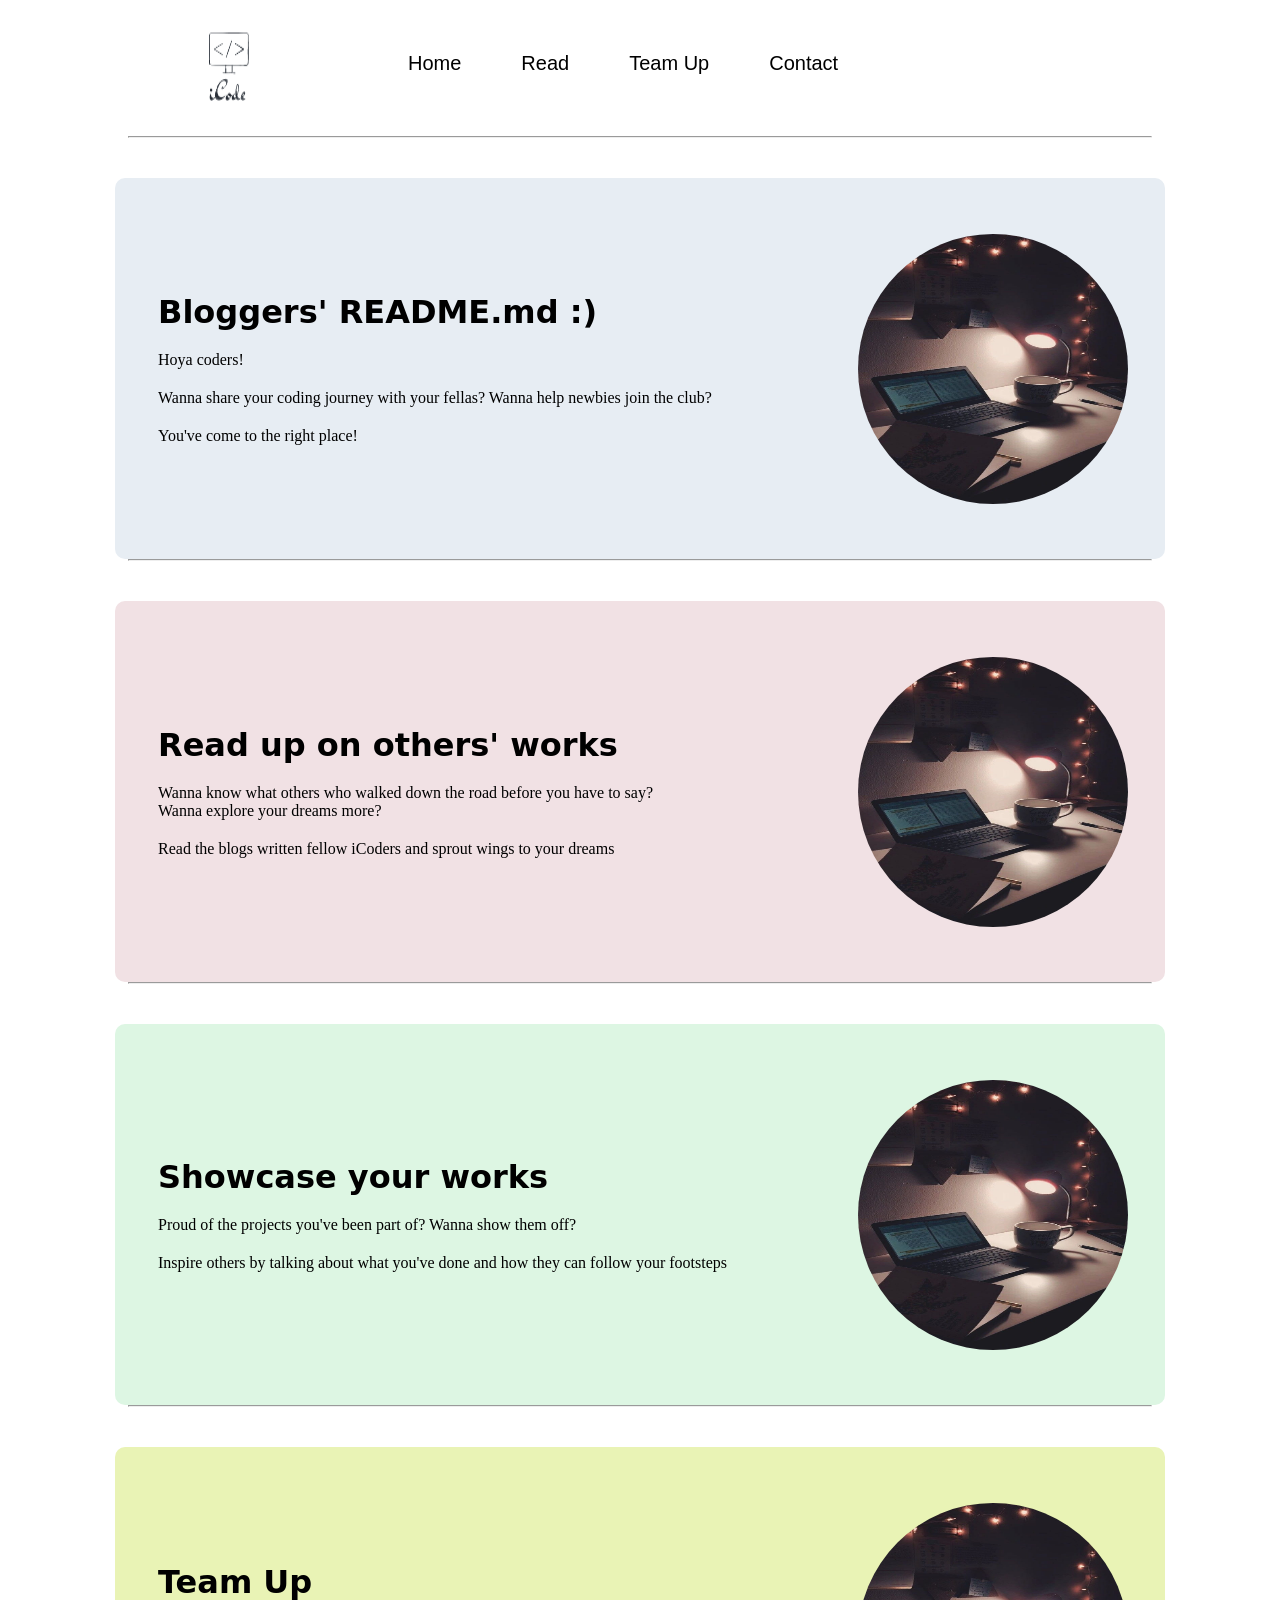
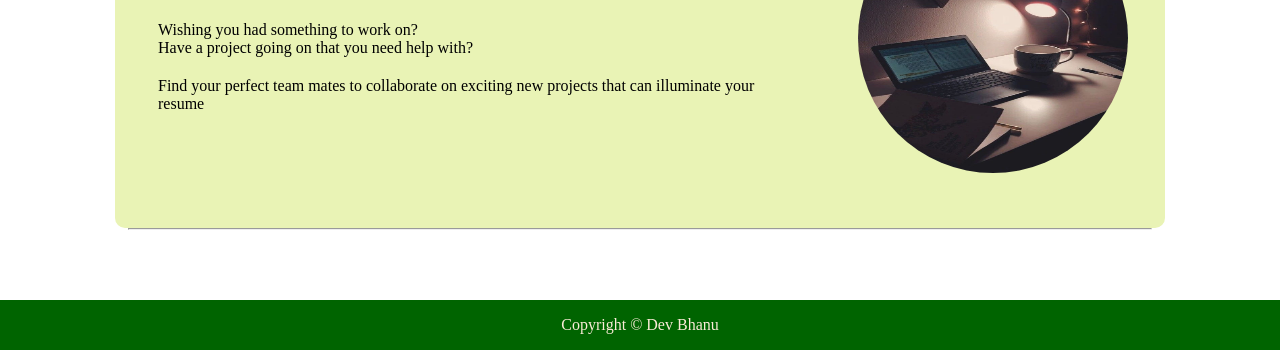
==== index.html @ 1bbf71f1 "Idea Updation1" ====
<!DOCTYPE html>
<html lang="en">
<head>
    <meta charset="UTF-8">
    <meta http-equiv="X-UA-Compatible" content="IE=edge">
    <meta name="viewport" content="width=device-width, initial-scale=1.0">
    <title>iCode</title>
    <link rel="stylesheet" href="css/util.css">
    <link rel="stylesheet" href="css/style.css">
    <script src="js/script.js"></script>
</head>
<body>
    <nav class="navigation max-width-1 m-auto">
        <div class="nav-left">
            <!-- <span>iCode</span> -->
            <img src="images/logo.png" alt="">
            
            <ul>
                <li><a href='/'>Home</a></li>
                <li><a href='/read.html'>Read</a></li>
                <li><a href='/team.html'>Team Up</a></li>
                <li><a href='/contact.html'>Contact</a></li>
            </ul>
        </div>
        <!-- <div class="nav-right">
            <form action="/search.html" method="get">
                <input class="form-input" type="text" placeholder="Search here" name="query">
                <button class="btn">Search</button>
            </form>
            
        </div> -->
        <!-- <div class="nav-right">
            <button class="start-btn" type="submit" onclick="openPopup()">Get Started</button>
            <div class="popup" id="popup">
                <h2>Nothing's stopping ya :)</h2>
                <br>
                <p>You don't wanna sign in to every other website. Make yourself at home. We are as unique as you are!</p>
                <button class="popup-btn" type="button" onclick="closePopup()">Wow! I'm excited</button>
            </div>
        </div> -->

    </nav>
    <div class="max-width-1 m-auto">
        <br>
        <br>
        <hr>
    </div>
    <div class="content max-width-1 m-auto">
        <div class="content-left">
            <h1 style="font-family: system-ui;">Bloggers' README.md :)</h1>
            <div class="font2">
                <p>Hoya coders!</p>
                <p>Wanna share your coding journey with your fellas? Wanna help newbies join the club?</p>
                <p> You've come to the right place!</p>
            </div>
        </div>
        <div class="content-right">
            <img src="images/intro-bg.jpg" alt="image">
        </div>

    </div>
    <div class="max-width-1 m-auto">
        <hr>
    </div>

    <div class="content max-width-1 m-auto font2"  style="background-color: rgb(241, 225, 228);">
        <div class="content-left">
            <h1 style="font-family: system-ui;">Read up on others' works</h1>
            <div class="font2">
                <p>Wanna know what others who walked down the road before you have to say?<br>Wanna explore your dreams more?</p>
                <p>Read the blogs written fellow iCoders and sprout wings to your dreams</p>
            </div>
            
            <!-- <p> You've come to the right place!</p> -->
        </div>
        <div class="content-right">
            <img src="images/intro-bg.jpg" alt="image">
        </div>

    </div>
    <div class="max-width-1 m-auto">
        <hr>
    </div>
     
    <div class="content max-width-1 m-auto"  style="background-color: rgb(221, 246, 227);">
        <div class="content-left">
            <h1 style="font-family: system-ui;">Showcase your works</h1>
            <div class="font2">
                <p>Proud of the projects you've been part of? Wanna show them off? </p>
                <p>Inspire others by talking about what you've done and how they can follow your footsteps</p>
            </div>
            
            <!-- <p> You've come to the right place!</p> -->
        </div>
        <div class="content-right">
            <img src="images/intro-bg.jpg" alt="image">
        </div>

    </div>
    <div class="max-width-1 m-auto">
        <hr>
    </div>


    <div class="content max-width-1 m-auto"  style="background-color: rgb(233, 243, 181);">
        <div class="content-left">
            <h1 style="font-family: system-ui;">Team Up</h1>
            <div class="font2">
                <p>Wishing you had something to work on?<br>Have a project going on that you need help with?</p>
                <p>Find your perfect team mates to collaborate on exciting new projects that can illuminate your resume</p>
            </div>
            
            <!-- <p> You've come to the right place!</p> -->
        </div>
        <div class="content-right">
            <img src="images/intro-bg.jpg" alt="image">
        </div>

    </div>
    <div class="max-width-1 m-auto">
        <hr>
    </div>
    <!-- <div class="home-articles max-width-1 m-auto font2"> -->
        <!-- <div class="year-box">

        </div> -->


        <!-- <h2>Popular Articles</h2>


        <div class="home-article">
            <div class="home-article-img">
                <img src="images/intro-bg.jpg" alt="">
            </div>
            
            <div class="home-article-content">
                <a href="/blogpost.html"><h3 class="font1">Lorem ipsum dolor sit, amet consectetur adipisicing.</h3></a>
                <div>Author Name</div>
                <span>Date</span>
            </div>
        </div>

        <div class="home-article">
            <div class="home-article-img">
                <img src="images/intro-bg.jpg" alt="">
            </div>
            
            <div class="home-article-content">
                <h3 class="font1">Lorem ipsum dolor sit, amet consectetur adipisicing.</h3>
                <div>Author Name</div>
                <span>Date</span>
            </div>
        </div>

        <div class="home-article">
            <div class="home-article-img">
                <img src="images/intro-bg.jpg" alt="">
            </div>
            
            <div class="home-article-content">
                <h3 class="font1">Lorem ipsum dolor sit, amet consectetur adipisicing.</h3>
                <div>Author Name</div>
                <span>Date</span>
            </div>
        </div>

        <div class="home-article">
            <div class="home-article-img">
                <img src="images/intro-bg.jpg" alt="">
            </div>
            
            <div class="home-article-content">
                <h3 class="font1">Lorem ipsum dolor sit, amet consectetur adipisicing.</h3>
                <div>Author Name</div>
                <span>Date</span>
            </div>
        </div>
    </div> -->
    <div class="footer">
        <p>Copyright &copy Dev Bhanu</p>
    </div>
</body>
</html>
<script>
    let popup = document.getElementById("popup");

function openPopup(){
    popup.classList.add("open-popup");

}
function closePopup(){
    popup.classList.remove("open-popup");
    
}
</script>
---- css/util.css ----
:root {
    --main-bg-color: darkgreen;
    --font1: sans-serif;
    --font2: cursive;
  }

.max-width-1{
    max-width: 80vw;
}
.max-width-2{
    max-width: 50vw;
}
.m-auto{
    margin: auto;
}
.font1{
    font-family: var(--font1);
}
.font2{
    font-family: var(--font2);
}
.btn{
    padding: 5px 12px;
    border-radius: 4px;
    background-color: rgba(5, 144, 5, 0.762);
    color: white;
    cursor: pointer;
    transition: all 0.3s ease-in-out;
}
.btn:hover{
    background-color: darkgreen;
}
.form-input{
    padding: 4px 5px;
    font-size: 14px;
    border-color: darkgray;
    border-radius: 4px;
    margin: 0 15px;
    font-family: var(--font2);
    /* font-size: 18px; */
}
---- css/style.css ----
*{
    /* background-color: rgb(170, 200, 201); */
    margin: 0;
    padding: 0;
}
.navigation{
    font-family: var(--font2);
    height: 74px;
    /* background-color: blue; */
    display: flex;
    justify-content: space-between;
    align-items: center;
    margin-top: 26px;
}
.nav-left{
    font-size: 17px;
    display: flex;
}

/* .nav-left span{
    padding-top: 10px;
} */
.nav-left img{
    margin-top: 5px;
    height: 240px;
    width: 200px;
}
.nav-left ul{
    display: flex;
    align-items: center;
    margin: 0 50px;
    font-size: 20px;
}
.nav-left ul li{
    list-style: none;
    margin: 0 30px ;
    font-family: var(--font1); 
    
}
.nav-left ul li a:hover{
    font-weight: bold;
}
.nav-left ul li a{
    text-decoration: none;
    color: black;
    
}
.start-btn{
    background-color: rgb(66, 66, 66);
    color: antiquewhite;
    border-radius: 29px ;
    padding: 17px;
    cursor: pointer;
    transition: all 0.3s ease-in-out;
}
.start-btn:hover{
    padding: 20px;
    border-radius: 35px;
    background-color: black;
}
.content{
    height: 355px;
    display: flex;
    background-color: rgb(231, 237, 243);
    margin-top: 40px;
    padding: 13px;
    border-radius: 10px;
}
.content-left{
    font-family: var(--font1);
    width: 60%;
    display: flex;
    flex-direction: column;
    justify-content: center;
    margin-left: 30px;
}
.content-left p{
    margin-top: 20px;
    
}
.content-right{
    width: 40%;
    display: flex;
    align-items: center;
    justify-content: center;
}
.content-right img{
    height: 270px;
    width: 270px;
    margin-left: 80px;
    border-radius: 180px;
}
.home-articles{
    /* height: 455px; */
    /* background-color: rgb(177, 176, 176); */
    margin-top: 70px;
    position: relative;
}
/* .year-box{
    position: absolute;
    width: 234px;
    height: 255px;
    background-color: brown;
    right: 100px;
    top: 100px;
} */
.home-article{
    display: flex;
    margin-top: 30px;
}
.home-article-img img{
    height: 213px;
    width: 213px;
}
.home-article-content{
    align-self: center;
    padding: 25px;
}
.home-article-content a{
    text-decoration: none;
    color: black;
}
.footer{
    height: 50px ;
    background-color: darkgreen;
    display: flex;
    align-items: center;
    justify-content: center;
    color: antiquewhite;
    margin-top: 70px;
}
.popup{
    width: 550px;
    padding: 30px;
    background-color: black;
    border-radius: 6px;
    position: absolute;
    top: 0%;
    left: 50%;
    transform: translate(-50%,-50%) scale(0.1);
    color: antiquewhite;
    text-align: center;
    visibility: hidden;
    transition: transform 0.4s, top 0.4s;
}
.popup h2{
    font-family: var(--font1);
}
.popup button{
    width: 150px;
    height: 45px;
    margin-top: 30px;
    border-radius: 30px;
    font-family: var(--font1);
    font-weight: bold;
}
.openPop{
    visibility: visible;
    top: 50%;
    transform: translate(-50%,-50%) scale(1);
}
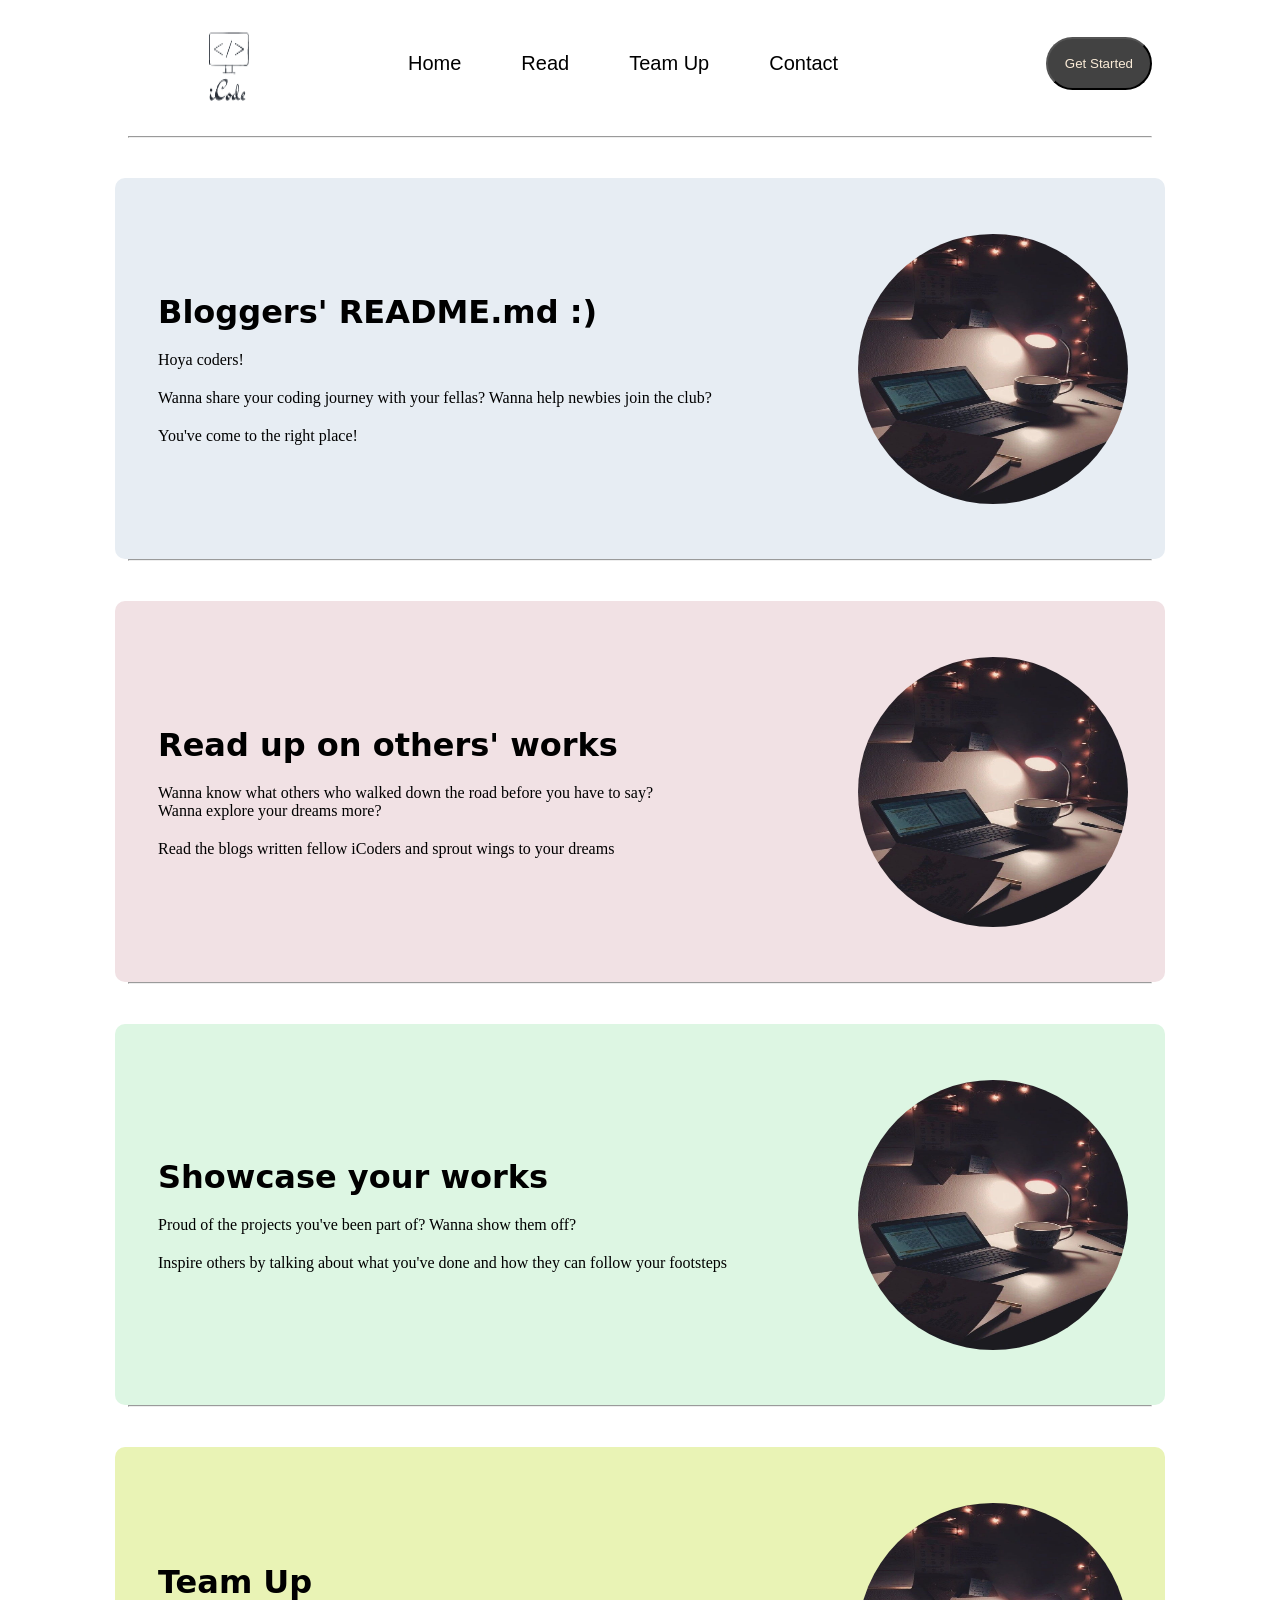
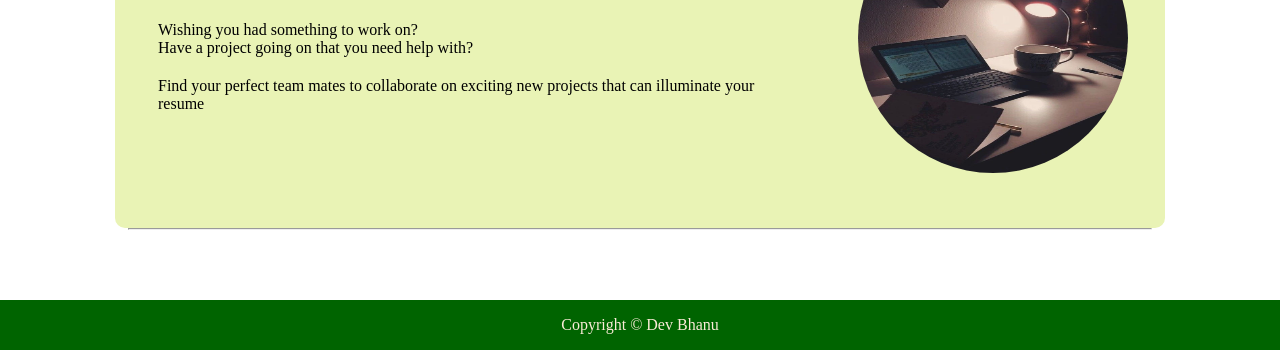
==== commit c4dcc209: "Edited title" ====
--- a/index.html
+++ b/index.html
@@ -4,7 +4,7 @@
     <meta charset="UTF-8">
     <meta http-equiv="X-UA-Compatible" content="IE=edge">
     <meta name="viewport" content="width=device-width, initial-scale=1.0">
-    <title>iCode</title>
+    <title><iCode></title>
     <link rel="stylesheet" href="css/util.css">
     <link rel="stylesheet" href="css/style.css">
     <script src="js/script.js"></script>
@@ -29,15 +29,9 @@
             </form>
             
         </div> -->
-        <!-- <div class="nav-right">
-            <button class="start-btn" type="submit" onclick="openPopup()">Get Started</button>
-            <div class="popup" id="popup">
-                <h2>Nothing's stopping ya :)</h2>
-                <br>
-                <p>You don't wanna sign in to every other website. Make yourself at home. We are as unique as you are!</p>
-                <button class="popup-btn" type="button" onclick="closePopup()">Wow! I'm excited</button>
-            </div>
-        </div> -->
+        <div class="nav-right">
+            <button class="start-btn" id="startBtn">Get Started</button>
+        </div>
 
     </nav>
     <div class="max-width-1 m-auto">
@@ -181,16 +175,4 @@
         <p>Copyright &copy Dev Bhanu</p>
     </div>
 </body>
-</html>
-<script>
-    let popup = document.getElementById("popup");
-
-function openPopup(){
-    popup.classList.add("open-popup");
-
-}
-function closePopup(){
-    popup.classList.remove("open-popup");
-    
-}
-</script>+</html>
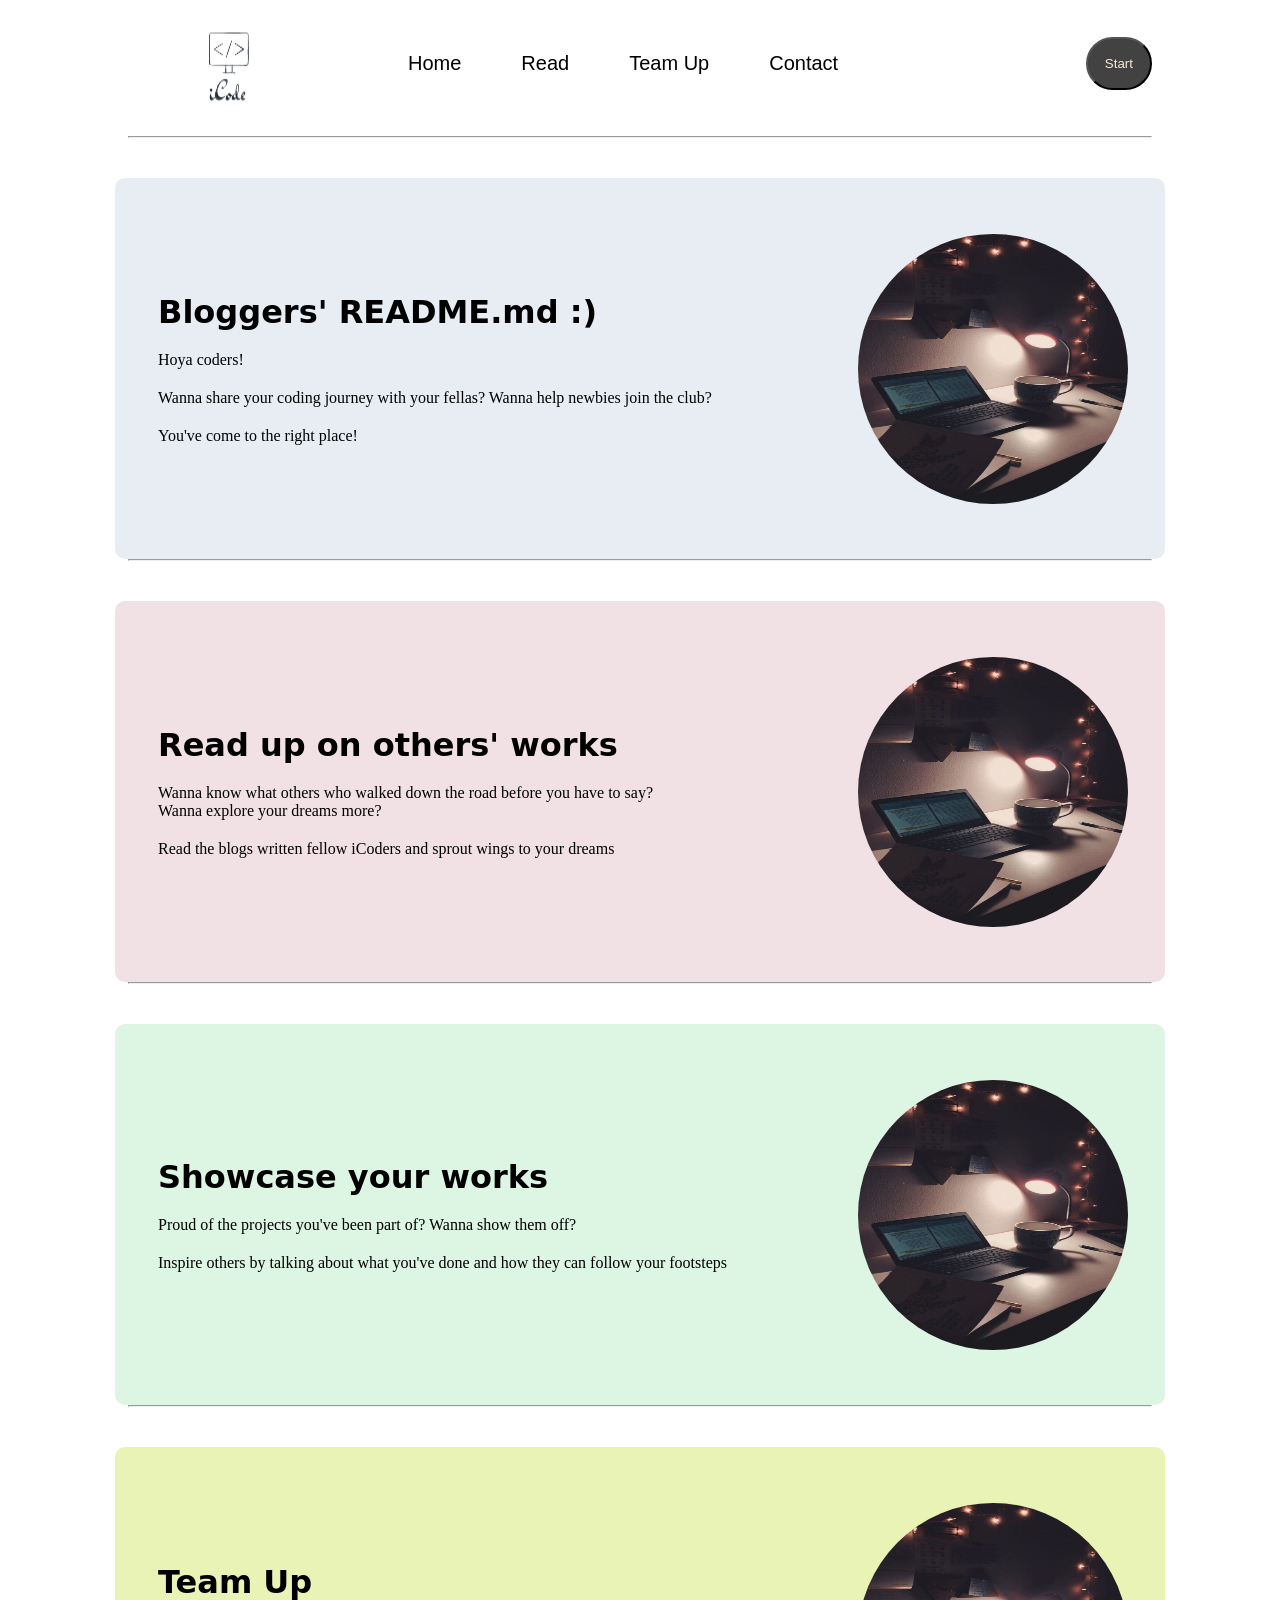
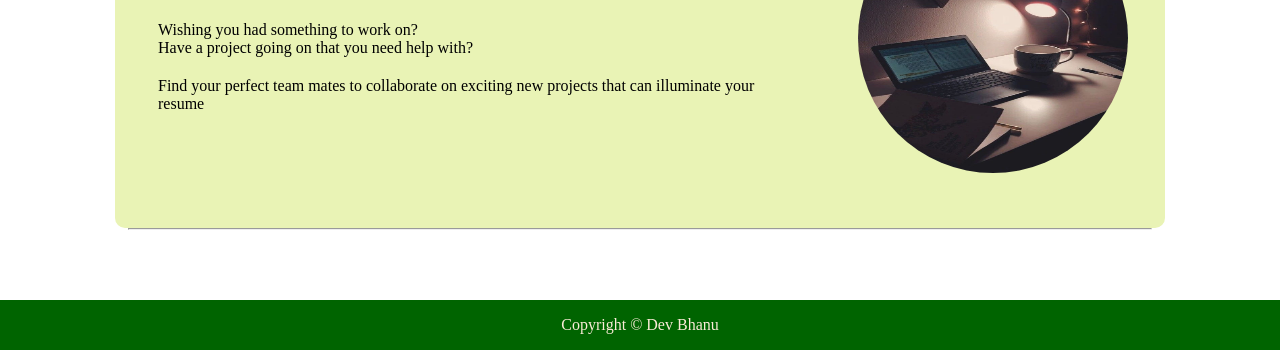
==== commit 950e4c97: "Edited button" ====
--- a/index.html
+++ b/index.html
@@ -30,7 +30,7 @@
             
         </div> -->
         <div class="nav-right">
-            <button class="start-btn" id="startBtn">Get Started</button>
+            <button class="start-btn" id="startBtn">Start</button>
         </div>
 
     </nav>
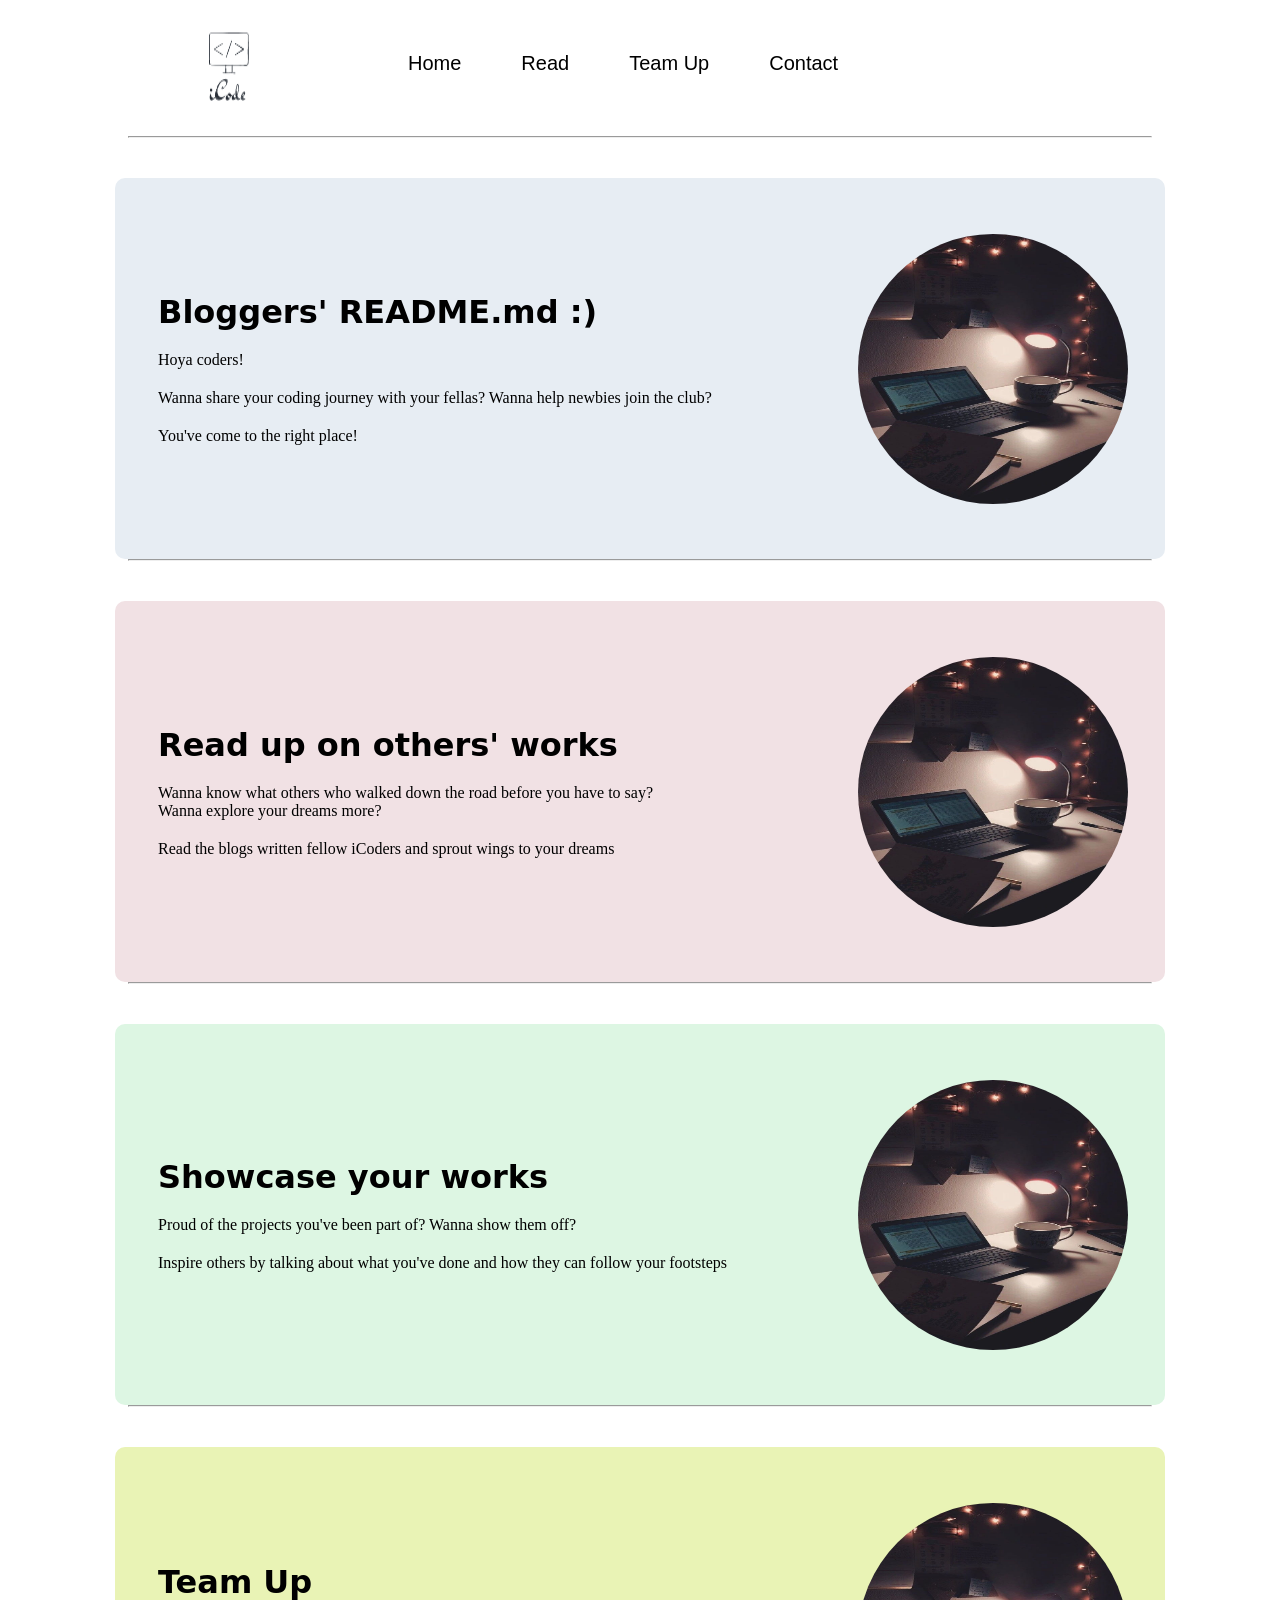
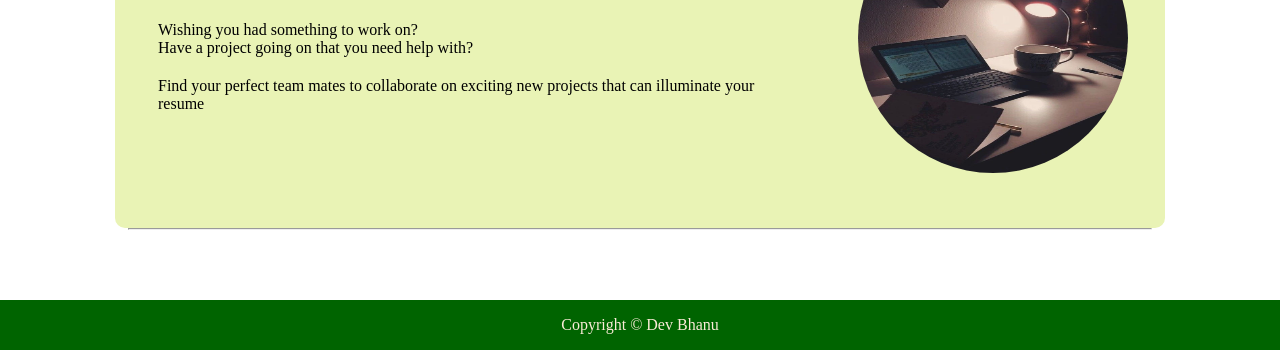
==== commit 2b93b835: "Merged changes" ====
--- a/index.html
+++ b/index.html
@@ -29,9 +29,15 @@
             </form>
             
         </div> -->
-        <div class="nav-right">
-            <button class="start-btn" id="startBtn">Start</button>
-        </div>
+        <!-- <div class="nav-right">
+            <button class="start-btn" type="submit" onclick="openPopup()">Get Started</button>
+            <div class="popup" id="popup">
+                <h2>Nothing's stopping ya :)</h2>
+                <br>
+                <p>You don't wanna sign in to every other website. Make yourself at home. We are as unique as you are!</p>
+                <button class="popup-btn" type="button" onclick="closePopup()">Wow! I'm excited</button>
+            </div>
+        </div> -->
 
     </nav>
     <div class="max-width-1 m-auto">
@@ -175,4 +181,16 @@
         <p>Copyright &copy Dev Bhanu</p>
     </div>
 </body>
-</html>+</html>
+<script>
+    let popup = document.getElementById("popup");
+
+function openPopup(){
+    popup.classList.add("open-popup");
+
+}
+function closePopup(){
+    popup.classList.remove("open-popup");
+    
+}
+</script>
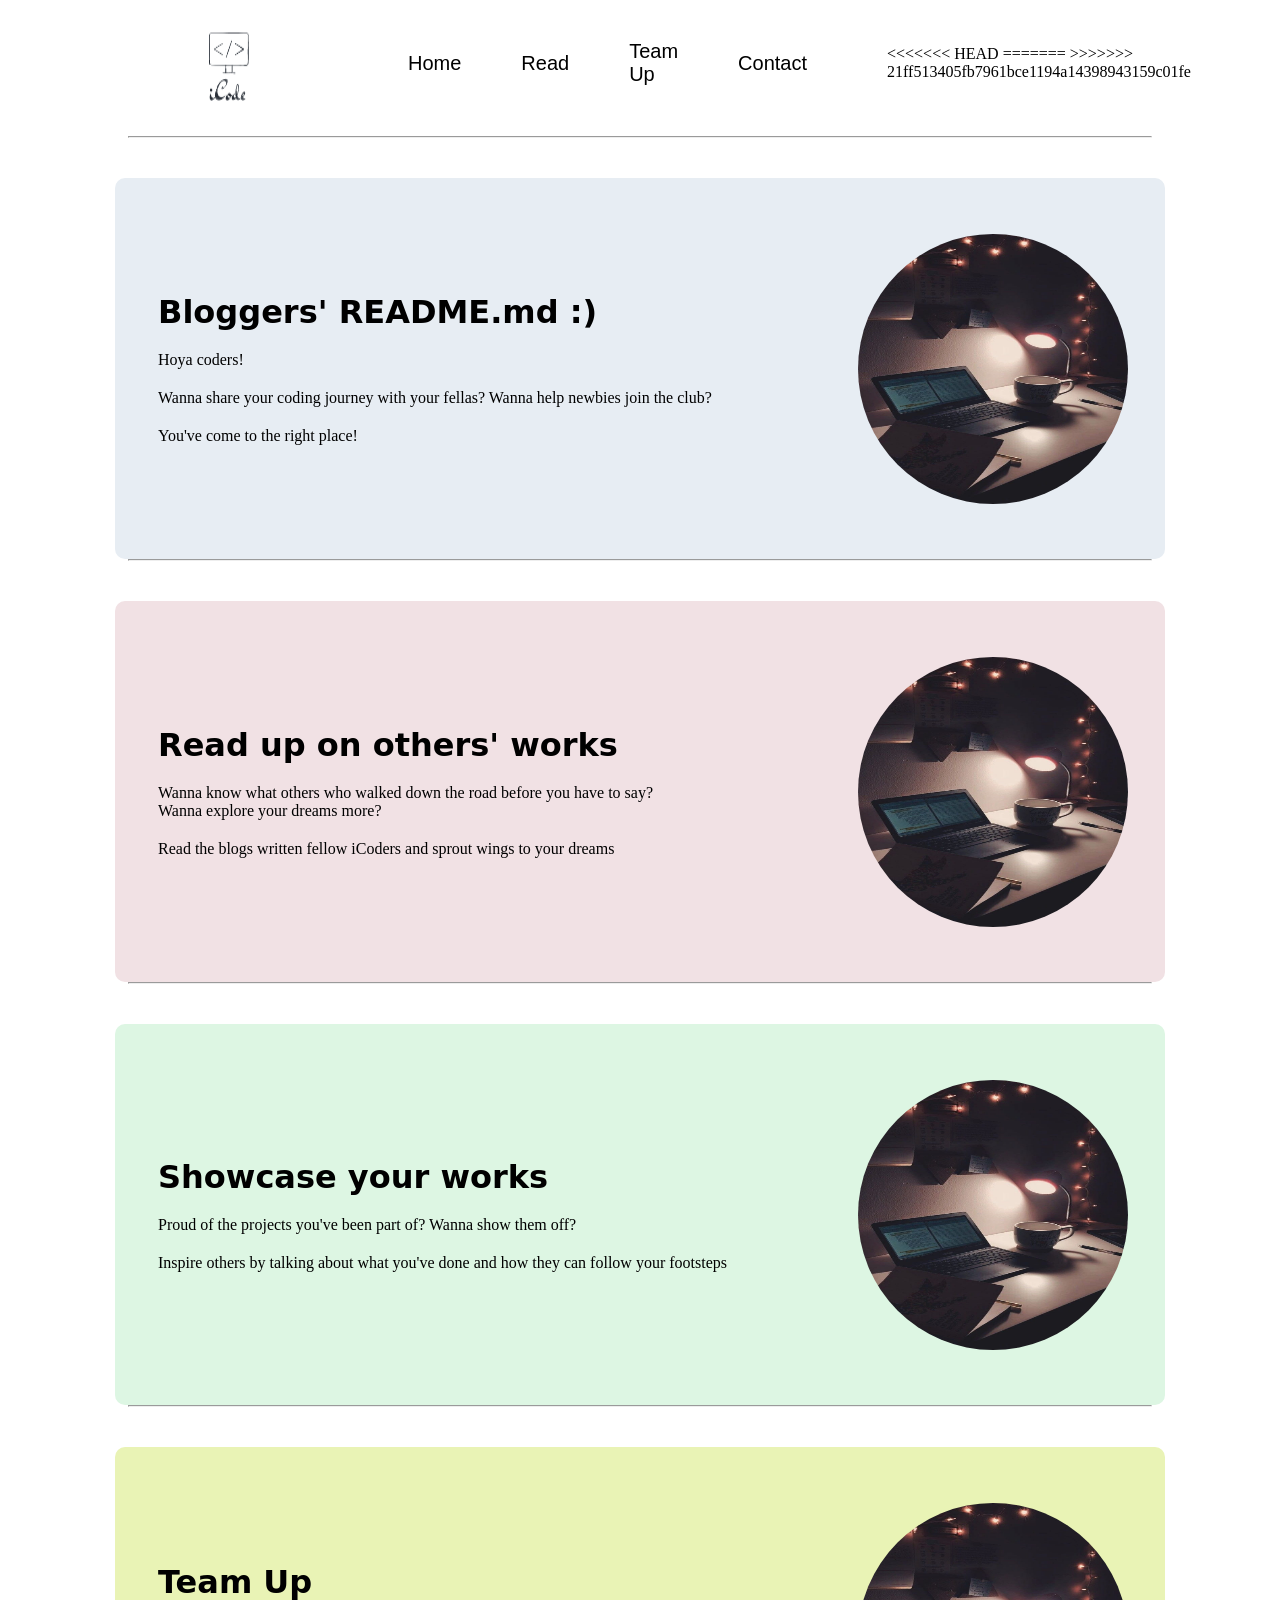
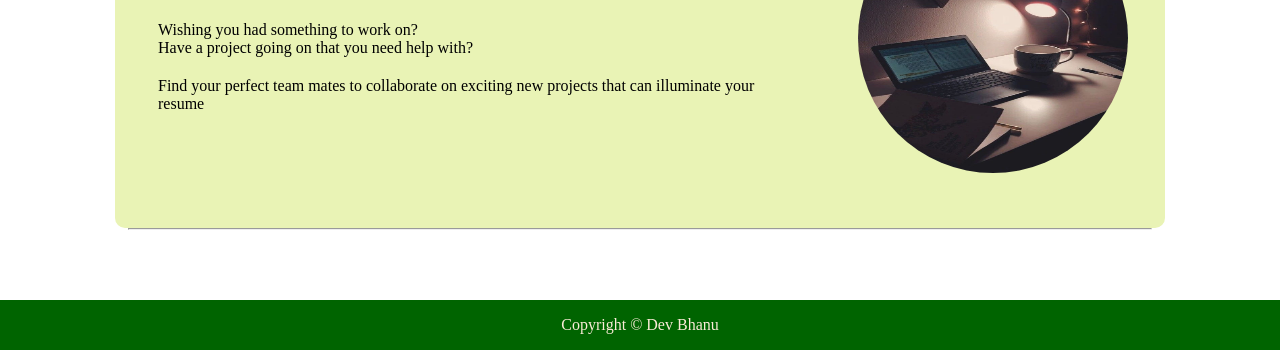
==== commit bcfd1bf1: "Merged conflicts" ====
--- a/index.html
+++ b/index.html
@@ -29,6 +29,7 @@
             </form>
             
         </div> -->
+<<<<<<< HEAD
         <!-- <div class="nav-right">
             <button class="start-btn" type="submit" onclick="openPopup()">Get Started</button>
             <div class="popup" id="popup">
@@ -38,7 +39,18 @@
                 <button class="popup-btn" type="button" onclick="closePopup()">Wow! I'm excited</button>
             </div>
         </div> -->
-
+=======
+>>>>>>> 21ff513405fb7961bce1194a14398943159c01fe
+
+        <!-- <div class="nav-right">
+            <button class="start-btn" type="submit" onclick="openPopup()">Get Started</button>
+            <div class="popup" id="popup">
+                <h2>Nothing's stopping ya :)</h2>
+                <br>
+                <p>You don't wanna sign in to every other website. Make yourself at home. We are as unique as you are!</p>
+                <button class="popup-btn" type="button" onclick="closePopup()">Wow! I'm excited</button>
+            </div>
+        </div> -->
     </nav>
     <div class="max-width-1 m-auto">
         <br>
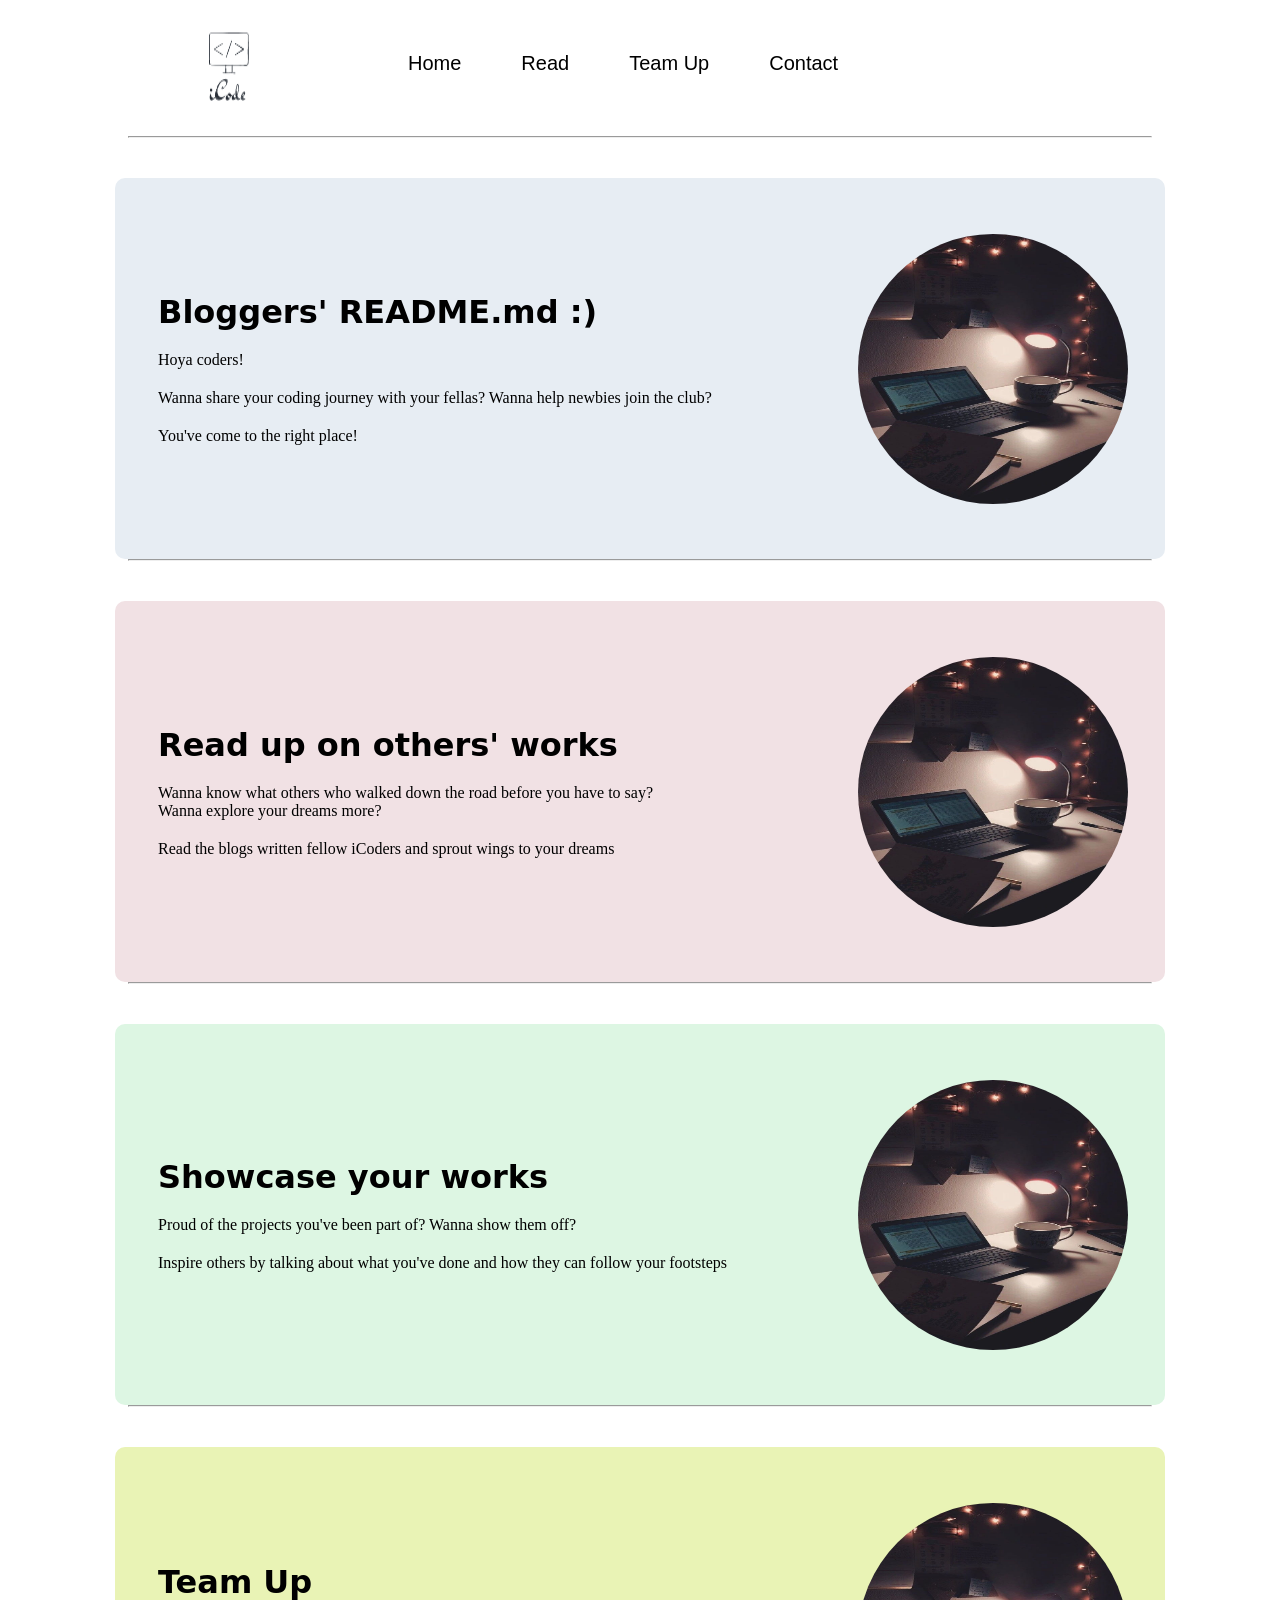
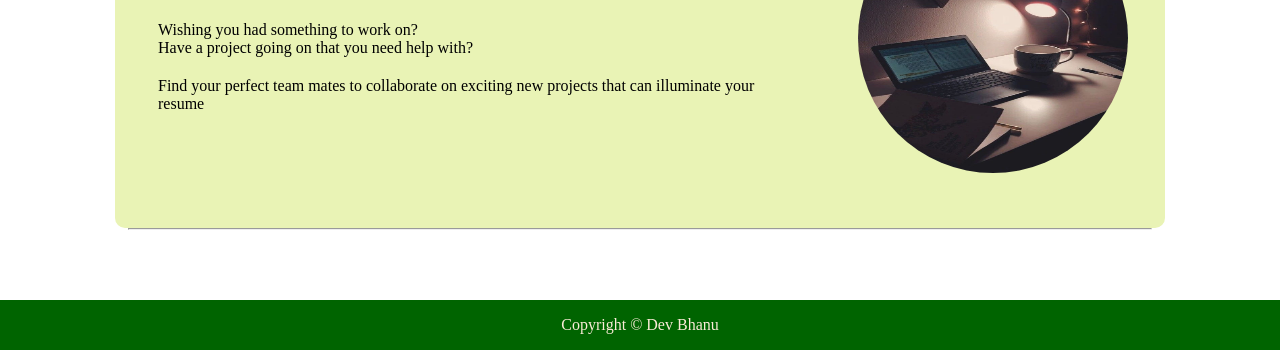
==== commit f62e8cac: "Removed unnecessary stuff" ====
--- a/index.html
+++ b/index.html
@@ -29,7 +29,6 @@
             </form>
             
         </div> -->
-<<<<<<< HEAD
         <!-- <div class="nav-right">
             <button class="start-btn" type="submit" onclick="openPopup()">Get Started</button>
             <div class="popup" id="popup">
@@ -39,8 +38,6 @@
                 <button class="popup-btn" type="button" onclick="closePopup()">Wow! I'm excited</button>
             </div>
         </div> -->
-=======
->>>>>>> 21ff513405fb7961bce1194a14398943159c01fe
 
         <!-- <div class="nav-right">
             <button class="start-btn" type="submit" onclick="openPopup()">Get Started</button>
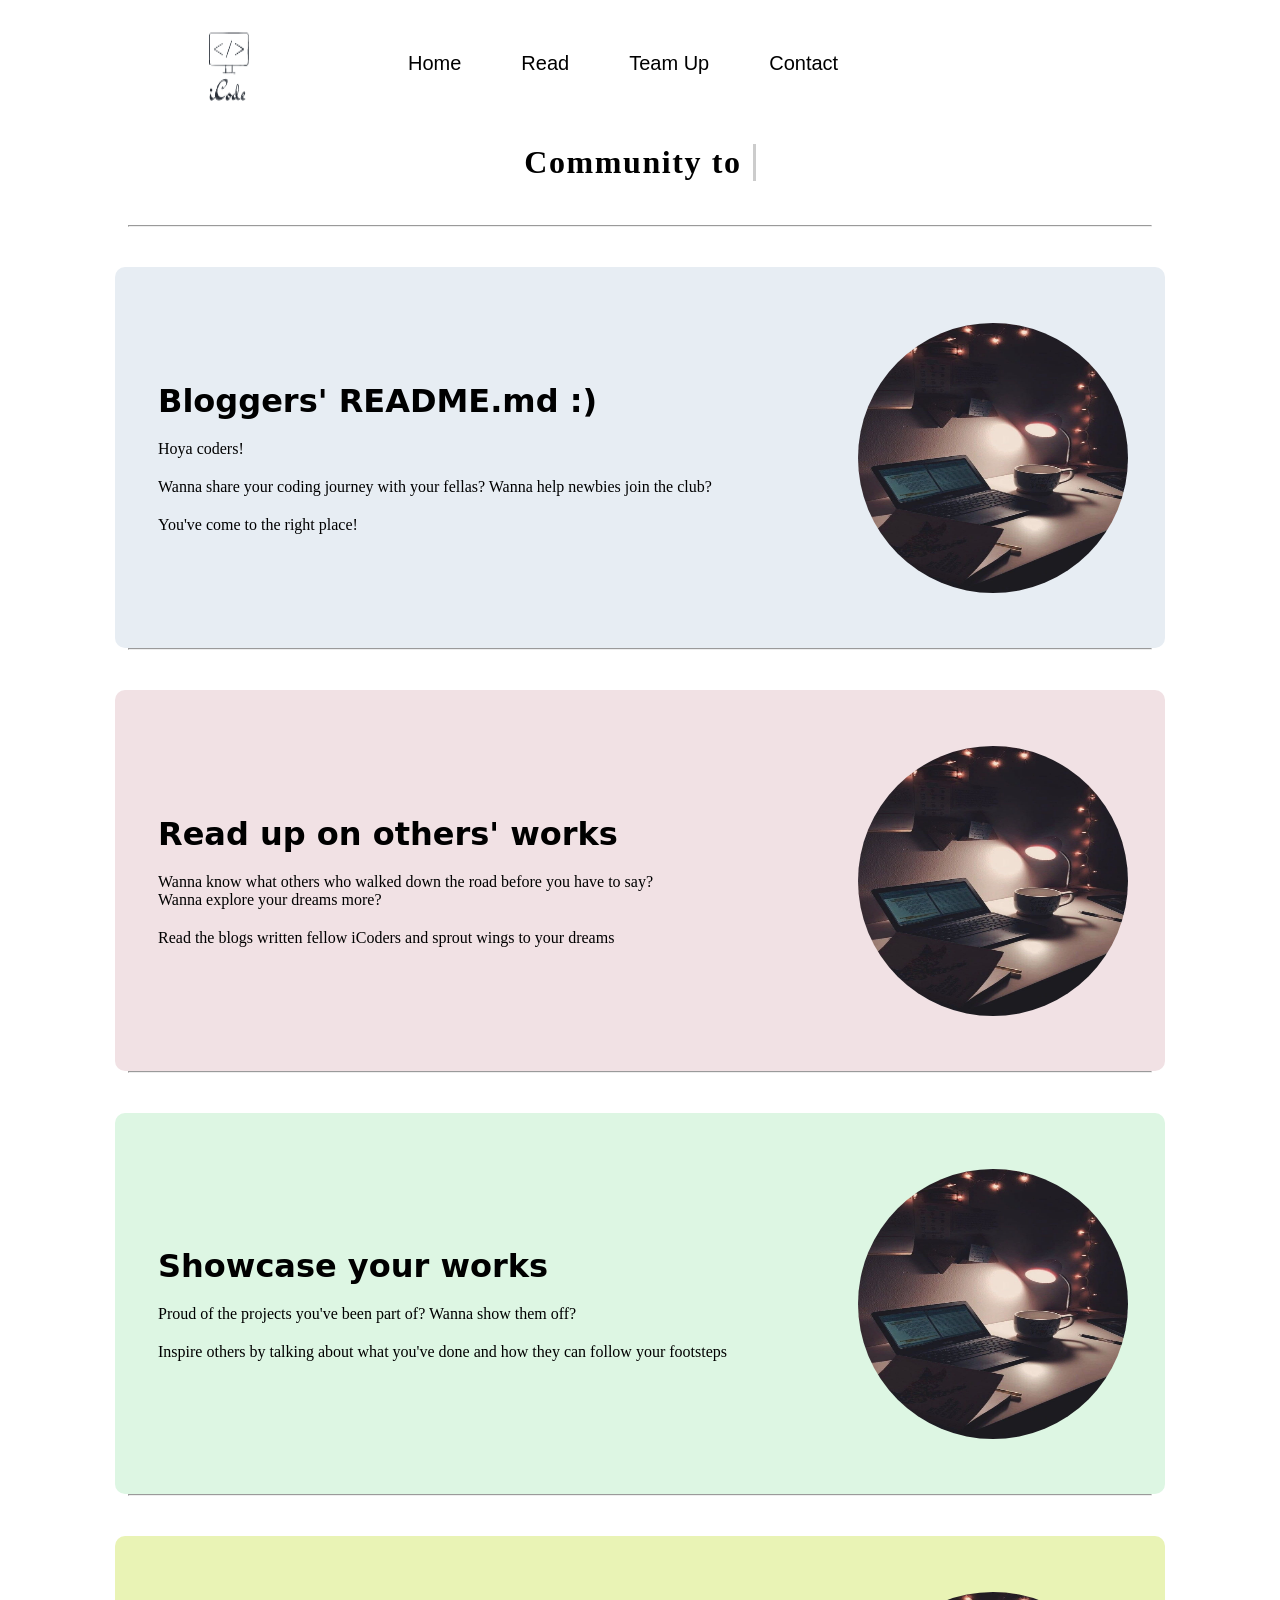
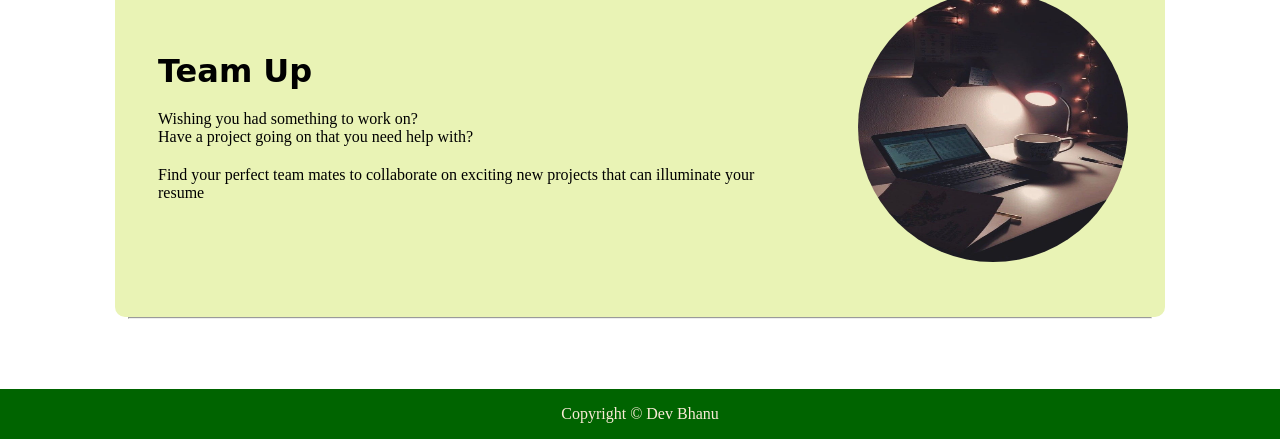
==== commit d84b8687: "typewriter effect" ====
--- a/index.html
+++ b/index.html
@@ -8,8 +8,11 @@
     <link rel="stylesheet" href="css/util.css">
     <link rel="stylesheet" href="css/style.css">
     <script src="js/script.js"></script>
+    
+    
 </head>
 <body>
+    
     <nav class="navigation max-width-1 m-auto">
         <div class="nav-left">
             <!-- <span>iCode</span> -->
@@ -49,6 +52,12 @@
             </div>
         </div> -->
     </nav>
+    <br>
+    <br>
+    <div class="container">
+        <p>Community to <span class="typed-text"></span><span class="cursor">&nbsp;</span></p>
+      </div>
+      <script src="js/textwriter.js"></script>
     <div class="max-width-1 m-auto">
         <br>
         <br>
--- a/css/style.css
+++ b/css/style.css
@@ -1,8 +1,46 @@
+@import url('https://fonts.googleapis.com/css?family=Montserrat');
+
 *{
     /* background-color: rgb(170, 200, 201); */
     margin: 0;
     padding: 0;
 }
+
+.container {
+    
+    display: flex;
+    justify-content: center;
+    
+  }
+  .container p {
+    font-size: 2rem;
+    padding: 0.5rem;
+    font-weight: bold;
+    letter-spacing: 0.1rem;
+    text-align: center;
+    overflow: hidden;
+  }
+  .container p span.typed-text {
+    font-weight: normal;
+    color: #dd7732;
+  }
+  .container p span.cursor {
+    display: inline-block;
+    background-color: #ccc;
+    margin-left: 0.1rem;
+    width: 3px;
+    animation: blink 1s infinite;
+  }
+  .container p span.cursor.typing {
+    animation: none;
+  }
+  @keyframes blink {
+    0%  { background-color: #ccc; }
+    49% { background-color: #ccc; }
+    50% { background-color: transparent; }
+    99% { background-color: transparent; }
+    100%  { background-color: #ccc; }
+  }
 .navigation{
     font-family: var(--font2);
     height: 74px;
